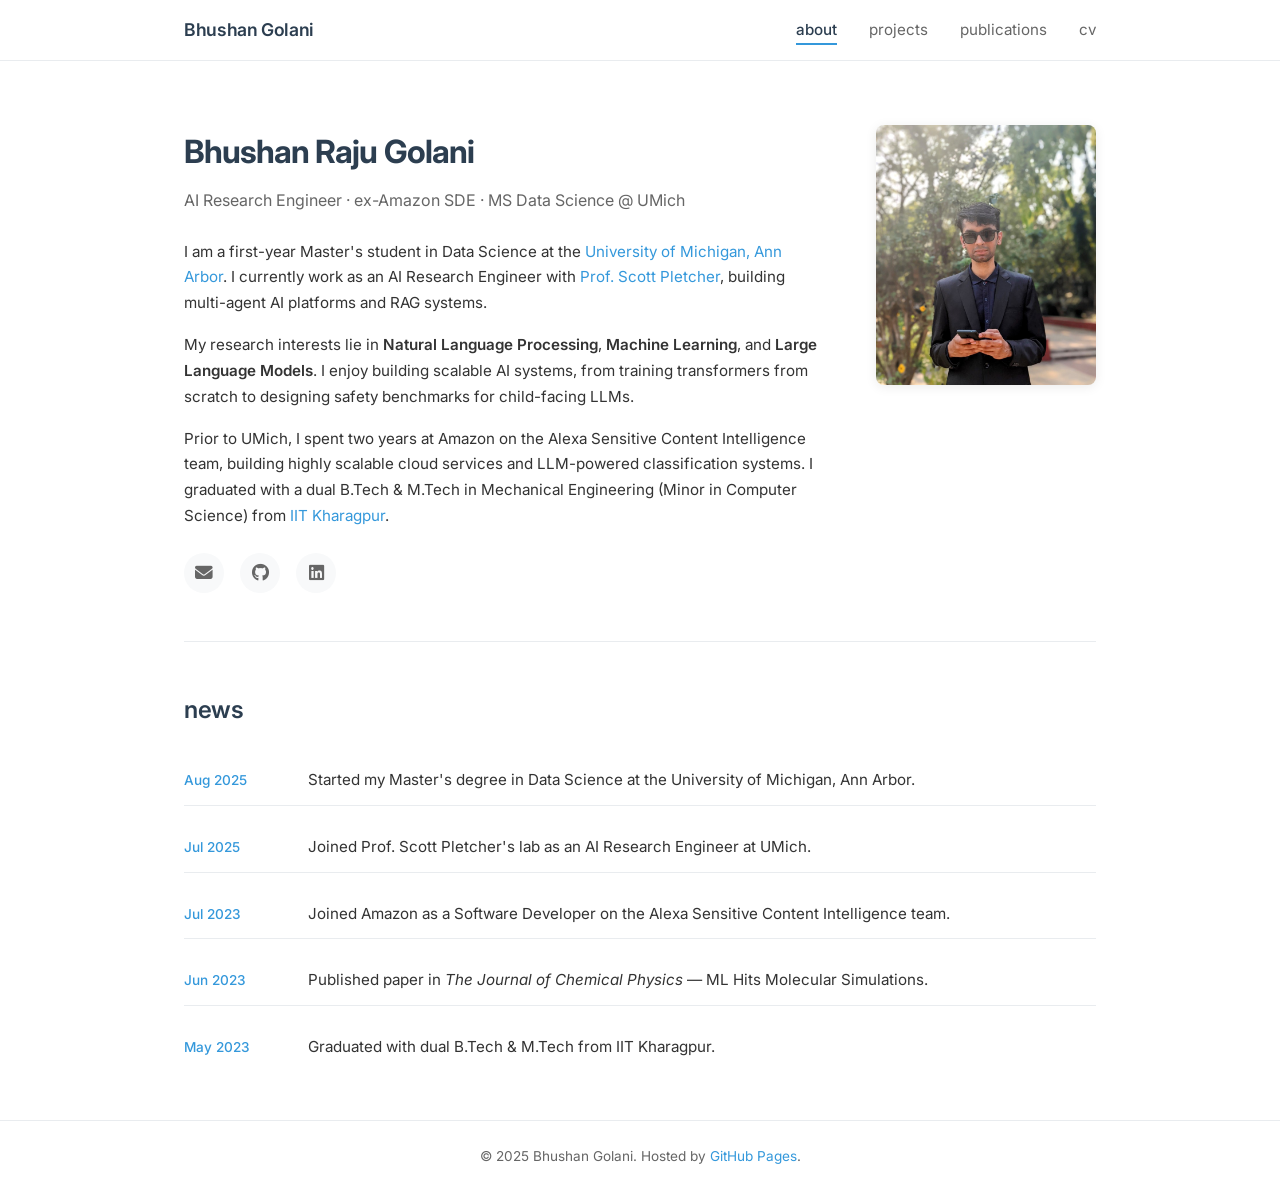
==== index.html @ 67ce3b50 "Remove Amazon link and full-time opportunities line" ====
<!DOCTYPE html>
<html lang="en">
<head>
  <meta charset="UTF-8">
  <meta name="viewport" content="width=device-width, initial-scale=1.0">
  <title>Bhushan Golani</title>
  <link rel="preconnect" href="https://fonts.googleapis.com">
  <link rel="preconnect" href="https://fonts.gstatic.com" crossorigin>
  <link href="https://fonts.googleapis.com/css2?family=Inter:wght@300;400;500;600;700&display=swap" rel="stylesheet">
  <link rel="stylesheet" href="https://cdnjs.cloudflare.com/ajax/libs/font-awesome/6.5.1/css/all.min.css">
  <link rel="stylesheet" href="style.css">
</head>
<body>
  <nav class="navbar">
    <div class="nav-container">
      <a href="index.html" class="nav-brand">Bhushan Golani</a>
      <button class="nav-toggle" aria-label="Toggle navigation">
        <span></span><span></span><span></span>
      </button>
      <ul class="nav-links">
        <li><a href="index.html" class="active">about</a></li>
        <li><a href="projects.html">projects</a></li>
        <li><a href="publications.html">publications</a></li>
        <li><a href="cv.html">cv</a></li>
      </ul>
    </div>
  </nav>

  <main class="container">
    <section class="hero">
      <div class="hero-content">
        <div class="hero-text">
          <h1>Bhushan Raju Golani</h1>
          <p class="tagline">AI Research Engineer &middot; ex-Amazon SDE &middot; MS Data Science @ UMich</p>
          <div class="hero-about">
            <p>
              I am a first-year Master's student in Data Science at the
              <a href="https://umich.edu/" target="_blank">University of Michigan, Ann Arbor</a>.
              I currently work as an AI Research Engineer with
              <a href="https://medschool.umich.edu/profile/4365/scott-pletcher" target="_blank" rel="noopener">Prof. Scott Pletcher</a>,
              building multi-agent AI platforms and RAG systems.
            </p>
            <p>
              My research interests lie in <strong>Natural Language Processing</strong>,
              <strong>Machine Learning</strong>, and <strong>Large Language Models</strong>.
              I enjoy building scalable AI systems, from training transformers from scratch
              to designing safety benchmarks for child-facing LLMs.
            </p>
            <p>
              Prior to UMich, I spent two years at Amazon
              on the Alexa Sensitive Content Intelligence team, building highly scalable
              cloud services and LLM-powered classification systems. I graduated with a
              dual B.Tech &amp; M.Tech in Mechanical Engineering (Minor in Computer Science)
              from <a href="https://www.iitkgp.ac.in/" target="_blank">IIT Kharagpur</a>.
            </p>
          </div>
          <div class="social-links">
            <a href="mailto:brgolani@umich.edu" title="Email"><i class="fas fa-envelope"></i></a>
            <a href="https://github.com/bhushangolani" target="_blank" title="GitHub"><i class="fab fa-github"></i></a>
            <a href="https://www.linkedin.com/in/bhushan-golani-4a5a51187/" target="_blank" title="LinkedIn"><i class="fab fa-linkedin"></i></a>
          </div>
        </div>
        <div class="hero-image">
          <img src="assets/profile.png" alt="Bhushan Golani" class="profile-img">
        </div>
      </div>
    </section>

    <section class="news-section">
      <h2>news</h2>
      <div class="news-list">
        <div class="news-item">
          <span class="news-date">Aug 2025</span>
          <span class="news-text">Started my Master's degree in Data Science at the University of Michigan, Ann Arbor.</span>
        </div>
        <div class="news-item">
          <span class="news-date">Jul 2025</span>
          <span class="news-text">Joined Prof. Scott Pletcher's lab as an AI Research Engineer at UMich.</span>
        </div>
        <div class="news-item">
          <span class="news-date">Jul 2023</span>
          <span class="news-text">Joined Amazon as a Software Developer on the Alexa Sensitive Content Intelligence team.</span>
        </div>
        <div class="news-item">
          <span class="news-date">Jun 2023</span>
          <span class="news-text">Published paper in <em>The Journal of Chemical Physics</em> &mdash; ML Hits Molecular Simulations.</span>
        </div>
        <div class="news-item">
          <span class="news-date">May 2023</span>
          <span class="news-text">Graduated with dual B.Tech &amp; M.Tech from IIT Kharagpur.</span>
        </div>
      </div>
    </section>
  </main>

  <footer>
    <div class="container">
      <p>&copy; 2025 Bhushan Golani. Hosted by <a href="https://pages.github.com/" target="_blank">GitHub Pages</a>.</p>
    </div>
  </footer>

  <script>
    document.querySelector('.nav-toggle').addEventListener('click', function() {
      document.querySelector('.nav-links').classList.toggle('active');
      this.classList.toggle('active');
    });
  </script>
</body>
</html>
---- style.css ----
:root {
  --primary: #2c3e50;
  --accent: #3498db;
  --accent-dark: #2980b9;
  --text: #333;
  --text-light: #666;
  --bg: #fff;
  --bg-alt: #f8f9fa;
  --border: #e9ecef;
  --shadow: 0 2px 12px rgba(0,0,0,0.08);
  --radius: 8px;
  --max-width: 960px;
  --transition: 0.2s ease;
}

*, *::before, *::after {
  box-sizing: border-box;
  margin: 0;
  padding: 0;
}

html {
  scroll-behavior: smooth;
}

body {
  font-family: 'Inter', -apple-system, BlinkMacSystemFont, 'Segoe UI', sans-serif;
  color: var(--text);
  background: var(--bg);
  line-height: 1.7;
  font-size: 16px;
}

a {
  color: var(--accent);
  text-decoration: none;
  transition: color var(--transition);
}

a:hover {
  color: var(--accent-dark);
}

.container {
  max-width: var(--max-width);
  margin: 0 auto;
  padding: 0 24px;
}

/* ── Navbar ── */
.navbar {
  background: var(--bg);
  border-bottom: 1px solid var(--border);
  position: sticky;
  top: 0;
  z-index: 100;
  backdrop-filter: blur(10px);
  background: rgba(255,255,255,0.95);
}

.nav-container {
  max-width: var(--max-width);
  margin: 0 auto;
  padding: 0 24px;
  display: flex;
  justify-content: space-between;
  align-items: center;
  height: 60px;
}

.nav-brand {
  font-weight: 600;
  font-size: 1.1rem;
  color: var(--primary);
  letter-spacing: -0.02em;
}

.nav-brand:hover {
  color: var(--accent);
}

.nav-links {
  list-style: none;
  display: flex;
  gap: 32px;
}

.nav-links a {
  color: var(--text-light);
  font-size: 0.95rem;
  font-weight: 400;
  padding: 4px 0;
  position: relative;
}

.nav-links a::after {
  content: '';
  position: absolute;
  bottom: -2px;
  left: 0;
  width: 0;
  height: 2px;
  background: var(--accent);
  transition: width var(--transition);
}

.nav-links a:hover::after,
.nav-links a.active::after {
  width: 100%;
}

.nav-links a.active {
  color: var(--primary);
  font-weight: 500;
}

.nav-toggle {
  display: none;
  background: none;
  border: none;
  cursor: pointer;
  flex-direction: column;
  gap: 5px;
  padding: 4px;
}

.nav-toggle span {
  display: block;
  width: 24px;
  height: 2px;
  background: var(--text);
  transition: all var(--transition);
}

/* ── Hero ── */
.hero {
  padding: 64px 0 48px;
}

.hero-content {
  display: flex;
  gap: 48px;
  align-items: flex-start;
}

.hero-text {
  flex: 1;
}

.hero-text h1 {
  font-size: 2rem;
  font-weight: 700;
  color: var(--primary);
  margin-bottom: 8px;
  letter-spacing: -0.03em;
}

.tagline {
  color: var(--text-light);
  font-size: 1rem;
  margin-bottom: 24px;
  font-weight: 400;
}

.hero-about p {
  margin-bottom: 16px;
  color: var(--text);
  font-size: 0.95rem;
}

.hero-about strong {
  font-weight: 600;
}

.social-links {
  display: flex;
  gap: 16px;
  margin-top: 24px;
}

.social-links a {
  display: flex;
  align-items: center;
  justify-content: center;
  width: 40px;
  height: 40px;
  border-radius: 50%;
  background: var(--bg-alt);
  color: var(--text-light);
  font-size: 1.1rem;
  transition: all var(--transition);
}

.social-links a:hover {
  background: var(--accent);
  color: #fff;
  transform: translateY(-2px);
  box-shadow: 0 4px 12px rgba(52,152,219,0.3);
}

.hero-image {
  flex-shrink: 0;
}

.profile-placeholder {
  width: 220px;
  height: 260px;
  border-radius: var(--radius);
  background: var(--bg-alt);
  border: 2px dashed var(--border);
  display: flex;
  flex-direction: column;
  align-items: center;
  justify-content: center;
  color: var(--text-light);
  gap: 8px;
}

.profile-placeholder i {
  font-size: 3rem;
  opacity: 0.3;
}

.profile-placeholder span {
  font-size: 0.8rem;
  text-align: center;
  opacity: 0.5;
}

.profile-img {
  width: 220px;
  height: 260px;
  object-fit: cover;
  border-radius: var(--radius);
  box-shadow: var(--shadow);
}

/* ── News ── */
.news-section {
  padding: 48px 0;
  border-top: 1px solid var(--border);
}

.news-section h2 {
  font-size: 1.5rem;
  font-weight: 600;
  color: var(--primary);
  margin-bottom: 24px;
  letter-spacing: -0.02em;
}

.news-list {
  display: flex;
  flex-direction: column;
  gap: 16px;
}

.news-item {
  display: flex;
  gap: 24px;
  align-items: baseline;
  padding: 12px 0;
  border-bottom: 1px solid var(--border);
}

.news-item:last-child {
  border-bottom: none;
}

.news-date {
  flex-shrink: 0;
  width: 100px;
  font-size: 0.85rem;
  font-weight: 500;
  color: var(--accent);
}

.news-text {
  font-size: 0.95rem;
  color: var(--text);
}

/* ── Projects Page ── */
.page-header {
  padding: 48px 0 24px;
}

.page-header h1 {
  font-size: 2rem;
  font-weight: 700;
  color: var(--primary);
  letter-spacing: -0.03em;
}

.page-header p {
  color: var(--text-light);
  margin-top: 8px;
}

/* Project detail page */
.project-page-content {
  padding-bottom: 64px;
  max-width: 720px;
}

.project-page-content p {
  font-size: 0.95rem;
  color: var(--text);
  margin-bottom: 16px;
  line-height: 1.7;
}

.project-page-content h2 {
  font-size: 1.15rem;
  font-weight: 600;
  color: var(--primary);
  margin-top: 28px;
  margin-bottom: 12px;
}

.project-page-content .project-links {
  margin-top: 28px;
}

.projects-grid {
  display: grid;
  grid-template-columns: repeat(auto-fill, minmax(420px, 1fr));
  gap: 24px;
  padding-bottom: 64px;
}

.project-card {
  background: var(--bg);
  border: 1px solid var(--border);
  border-radius: var(--radius);
  padding: 32px;
  transition: all var(--transition);
  display: flex;
  flex-direction: column;
}

.project-card:hover {
  box-shadow: var(--shadow);
  transform: translateY(-2px);
  border-color: var(--accent);
}

.project-card h3 {
  font-size: 1.15rem;
  font-weight: 600;
  margin-bottom: 8px;
}

.project-card h3 a {
  color: var(--primary);
}

.project-card h3 a:hover {
  color: var(--accent);
}

.project-links a:not(.btn-github) {
  color: var(--accent);
  font-size: 0.9rem;
}

.project-card .project-course {
  font-size: 0.8rem;
  color: var(--accent);
  font-weight: 500;
  margin-bottom: 12px;
  text-transform: uppercase;
  letter-spacing: 0.04em;
}

.project-card p {
  font-size: 0.9rem;
  color: var(--text-light);
  margin-bottom: 16px;
  flex: 1;
}

.project-tags {
  display: flex;
  flex-wrap: wrap;
  gap: 6px;
  margin-bottom: 16px;
}

.project-tags span {
  display: inline-block;
  padding: 4px 10px;
  background: var(--bg-alt);
  color: var(--text-light);
  font-size: 0.75rem;
  border-radius: 20px;
  font-weight: 500;
}

.project-links {
  display: flex;
  gap: 12px;
  margin-top: auto;
}

.project-links a {
  display: inline-flex;
  align-items: center;
  gap: 6px;
  padding: 8px 16px;
  border-radius: 6px;
  font-size: 0.85rem;
  font-weight: 500;
  transition: all var(--transition);
}

.btn-github {
  background: var(--primary);
  color: #fff;
}

.btn-github:hover {
  background: var(--accent);
  color: #fff;
}

/* ── Publications ── */
.publications-list {
  padding-bottom: 64px;
}

.pub-item {
  padding: 24px 0;
  border-bottom: 1px solid var(--border);
}

.pub-item:last-child {
  border-bottom: none;
}

.pub-title {
  font-size: 1.05rem;
  font-weight: 600;
  color: var(--primary);
  margin-bottom: 4px;
}

.pub-venue {
  font-size: 0.85rem;
  color: var(--accent);
  font-weight: 500;
  margin-bottom: 8px;
}

.pub-desc {
  font-size: 0.9rem;
  color: var(--text-light);
}

/* ── CV Page ── */
.cv-section {
  padding-bottom: 64px;
}

.cv-download {
  display: inline-flex;
  align-items: center;
  gap: 8px;
  padding: 12px 24px;
  background: var(--accent);
  color: #fff;
  border-radius: 6px;
  font-weight: 500;
  margin-bottom: 40px;
  transition: all var(--transition);
}

.cv-download:hover {
  background: var(--accent-dark);
  color: #fff;
  transform: translateY(-1px);
  box-shadow: 0 4px 12px rgba(52,152,219,0.3);
}

.cv-block {
  margin-bottom: 40px;
}

.cv-block h2 {
  font-size: 1.05rem;
  font-weight: 600;
  color: var(--primary);
  margin-bottom: 16px;
  padding-bottom: 6px;
  border-bottom: 1px solid var(--border);
  display: inline-block;
}

.cv-entry {
  margin-bottom: 24px;
  padding-left: 16px;
  border-left: 3px solid var(--bg-alt);
}

.cv-entry:hover {
  border-left-color: var(--accent);
}

.cv-entry h3 {
  font-size: 1rem;
  font-weight: 600;
  color: var(--primary);
}

.cv-entry .cv-subtitle {
  font-size: 0.9rem;
  color: var(--text-light);
  margin-bottom: 4px;
}

.cv-entry .cv-date {
  font-size: 0.8rem;
  color: var(--accent);
  font-weight: 500;
}

.cv-entry ul {
  margin-top: 8px;
  padding-left: 18px;
}

.cv-entry li {
  font-size: 0.9rem;
  color: var(--text-light);
  margin-bottom: 4px;
}

/* CV — General Information table */
.cv-general-table {
  width: 100%;
  max-width: 520px;
  border-collapse: collapse;
  font-size: 0.9rem;
}

.cv-general-table tr {
  border-bottom: 1px solid var(--border);
}

.cv-general-table tr:last-child {
  border-bottom: none;
}

.cv-general-table td {
  padding: 10px 16px 10px 0;
  vertical-align: top;
  color: var(--text);
}

.cv-general-table td:first-child {
  width: 160px;
  color: var(--text-light);
  font-weight: 500;
}

.cv-general-table strong {
  color: var(--primary);
  font-weight: 600;
}

/* CV — Timeline layout */
.cv-timeline {
  display: flex;
  flex-direction: column;
  gap: 0;
}

.cv-timeline-item {
  display: grid;
  grid-template-columns: 140px 1fr;
  gap: 24px;
  padding: 18px 0;
  border-bottom: 1px solid var(--border);
}

.cv-timeline-item:last-child {
  border-bottom: none;
}

.cv-timeline-date {
  font-size: 0.85rem;
  font-weight: 500;
  color: var(--accent);
  flex-shrink: 0;
}

.cv-timeline-body h3 {
  font-size: 0.95rem;
  font-weight: 600;
  color: var(--primary);
  margin-bottom: 2px;
}

.cv-timeline-place {
  font-size: 0.85rem;
  color: var(--text-light);
  margin-bottom: 8px;
}

.cv-timeline-body ul {
  margin: 0;
  padding-left: 18px;
}

.cv-timeline-body li {
  font-size: 0.875rem;
  color: var(--text-light);
  margin-bottom: 4px;
  line-height: 1.5;
}

.cv-interests {
  font-size: 0.9rem;
  color: var(--text-light);
  margin: 0;
}

@media (max-width: 600px) {
  .cv-timeline-item {
    grid-template-columns: 1fr;
    gap: 4px;
  }

  .cv-timeline-date {
    margin-bottom: 4px;
  }
}

.skills-grid {
  display: grid;
  grid-template-columns: repeat(auto-fill, minmax(300px, 1fr));
  gap: 16px;
}

.skill-category h4 {
  font-size: 0.85rem;
  font-weight: 600;
  color: var(--primary);
  margin-bottom: 4px;
}

.skill-category p {
  font-size: 0.85rem;
  color: var(--text-light);
}

/* ── Footer ── */
footer {
  border-top: 1px solid var(--border);
  padding: 24px 0;
  text-align: center;
}

footer p {
  font-size: 0.85rem;
  color: var(--text-light);
}

/* ── Responsive ── */
@media (max-width: 768px) {
  .nav-toggle {
    display: flex;
  }

  .nav-links {
    display: none;
    position: absolute;
    top: 60px;
    left: 0;
    right: 0;
    background: var(--bg);
    border-bottom: 1px solid var(--border);
    flex-direction: column;
    padding: 16px 24px;
    gap: 12px;
  }

  .nav-links.active {
    display: flex;
  }

  .hero-content {
    flex-direction: column-reverse;
    gap: 32px;
  }

  .hero-image {
    align-self: center;
  }

  .hero-text h1 {
    font-size: 1.6rem;
  }

  .news-item {
    flex-direction: column;
    gap: 4px;
  }

  .news-date {
    width: auto;
  }

  .projects-grid {
    grid-template-columns: 1fr;
  }
}
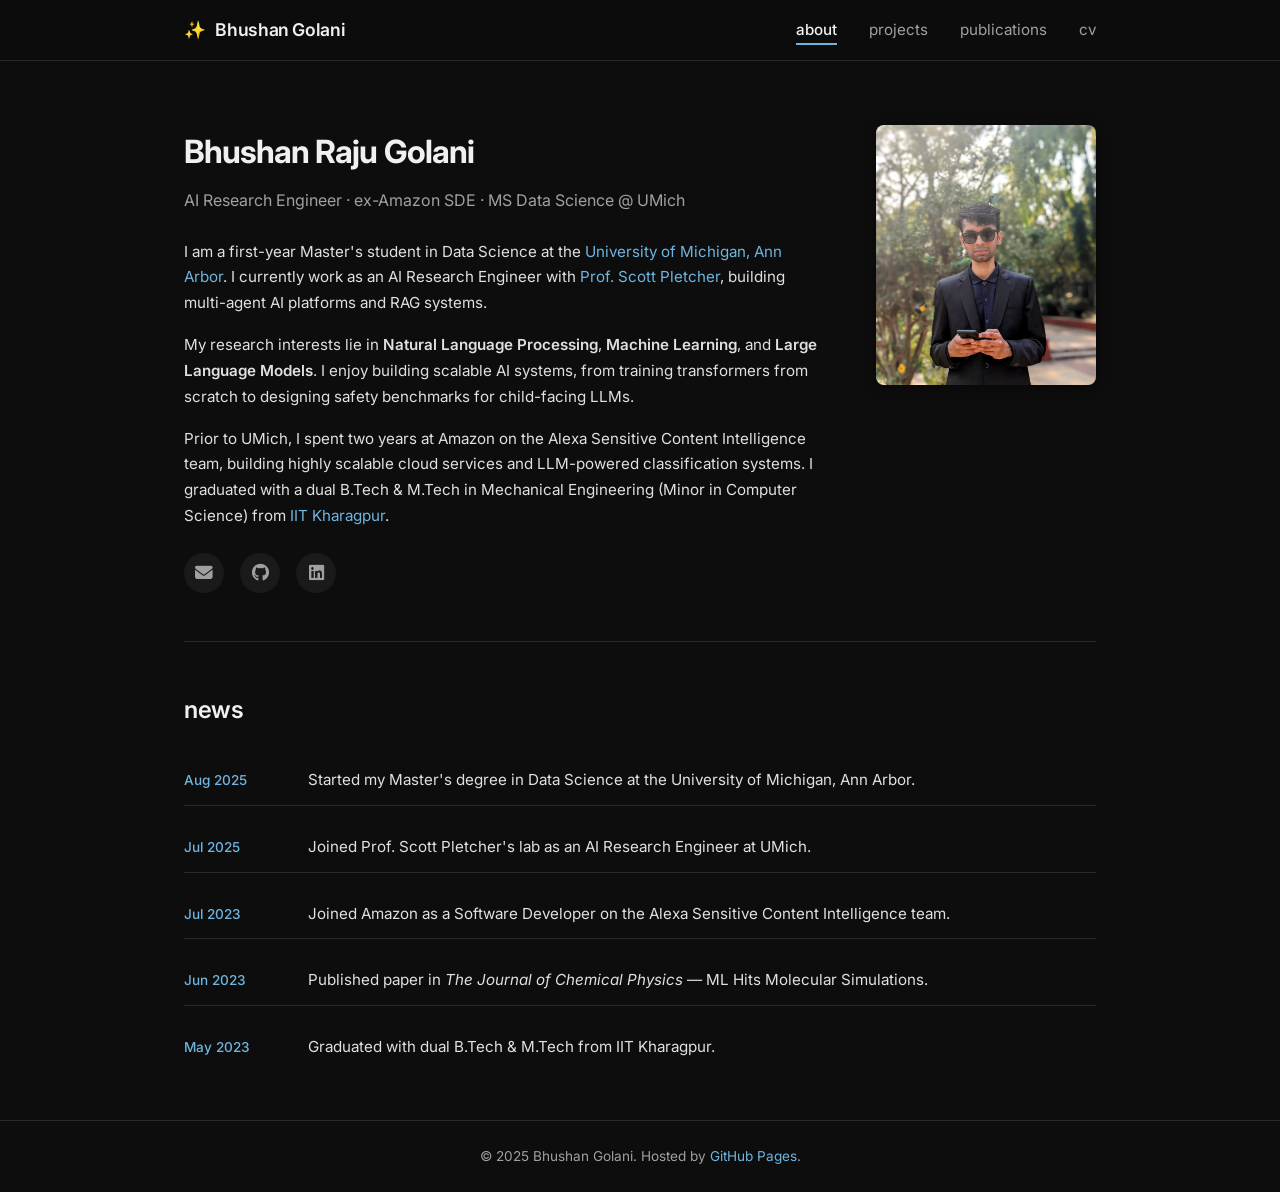
==== commit 2bcb4852: "Dark theme with black background and header emoji" ====
--- a/index.html
+++ b/index.html
@@ -13,7 +13,7 @@
 <body>
   <nav class="navbar">
     <div class="nav-container">
-      <a href="index.html" class="nav-brand">Bhushan Golani</a>
+      <a href="index.html" class="nav-brand"><span class="nav-emoji" aria-hidden="true">✨</span> Bhushan Golani</a>
       <button class="nav-toggle" aria-label="Toggle navigation">
         <span></span><span></span><span></span>
       </button>
--- a/style.css
+++ b/style.css
@@ -1,13 +1,13 @@
 :root {
-  --primary: #2c3e50;
-  --accent: #3498db;
-  --accent-dark: #2980b9;
-  --text: #333;
-  --text-light: #666;
-  --bg: #fff;
-  --bg-alt: #f8f9fa;
-  --border: #e9ecef;
-  --shadow: 0 2px 12px rgba(0,0,0,0.08);
+  --primary: #f0f0f0;
+  --accent: #6eb5e0;
+  --accent-dark: #5a9fc9;
+  --text: #e0e0e0;
+  --text-light: #a0a0a0;
+  --bg: #0d0d0d;
+  --bg-alt: #1a1a1a;
+  --border: #2a2a2a;
+  --shadow: 0 2px 12px rgba(0,0,0,0.4);
   --radius: 8px;
   --max-width: 960px;
   --transition: 0.2s ease;
@@ -55,7 +55,7 @@
   top: 0;
   z-index: 100;
   backdrop-filter: blur(10px);
-  background: rgba(255,255,255,0.95);
+  background: rgba(13,13,13,0.98);
 }
 
 .nav-container {
@@ -132,6 +132,10 @@
   transition: all var(--transition);
 }
 
+.nav-brand .nav-emoji {
+  margin-right: 6px;
+}
+
 /* ── Hero ── */
 .hero {
   padding: 64px 0 48px;
@@ -193,9 +197,9 @@
 
 .social-links a:hover {
   background: var(--accent);
-  color: #fff;
+  color: #0d0d0d;
   transform: translateY(-2px);
-  box-shadow: 0 4px 12px rgba(52,152,219,0.3);
+  box-shadow: 0 4px 12px rgba(110,181,224,0.3);
 }
 
 .hero-image {
@@ -416,12 +420,12 @@
 
 .btn-github {
   background: var(--primary);
-  color: #fff;
+  color: #0d0d0d;
 }
 
 .btn-github:hover {
   background: var(--accent);
-  color: #fff;
+  color: #0d0d0d;
 }
 
 /* ── Publications ── */
@@ -441,8 +445,15 @@
 .pub-title {
   font-size: 1.05rem;
   font-weight: 600;
-  color: var(--primary);
   margin-bottom: 4px;
+}
+
+.pub-title a {
+  color: var(--primary);
+}
+
+.pub-title a:hover {
+  color: var(--accent);
 }
 
 .pub-venue {
@@ -477,9 +488,9 @@
 
 .cv-download:hover {
   background: var(--accent-dark);
-  color: #fff;
+  color: #0d0d0d;
   transform: translateY(-1px);
-  box-shadow: 0 4px 12px rgba(52,152,219,0.3);
+  box-shadow: 0 4px 12px rgba(110,181,224,0.3);
 }
 
 .cv-block {
@@ -678,7 +689,7 @@
     top: 60px;
     left: 0;
     right: 0;
-    background: var(--bg);
+    background: rgba(13,13,13,0.98);
     border-bottom: 1px solid var(--border);
     flex-direction: column;
     padding: 16px 24px;
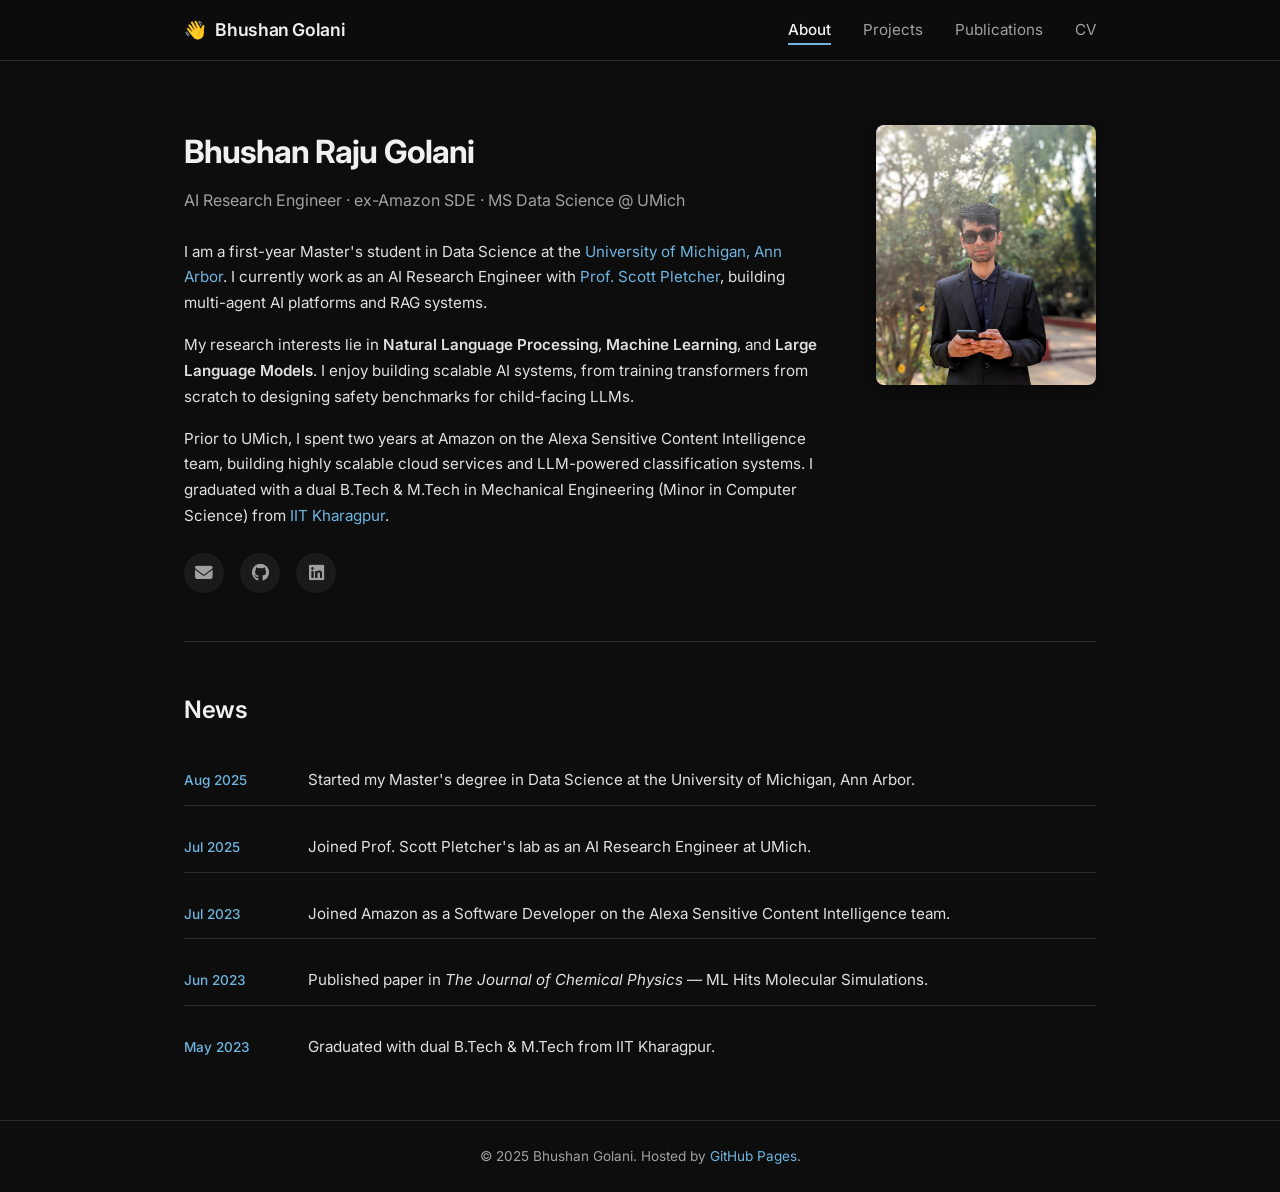
==== commit 52019eab: "Capitalize nav and page headings; add emoji to title and header" ====
--- a/index.html
+++ b/index.html
@@ -3,7 +3,7 @@
 <head>
   <meta charset="UTF-8">
   <meta name="viewport" content="width=device-width, initial-scale=1.0">
-  <title>Bhushan Golani</title>
+  <title>👋 Bhushan Golani</title>
   <link rel="preconnect" href="https://fonts.googleapis.com">
   <link rel="preconnect" href="https://fonts.gstatic.com" crossorigin>
   <link href="https://fonts.googleapis.com/css2?family=Inter:wght@300;400;500;600;700&display=swap" rel="stylesheet">
@@ -13,15 +13,15 @@
 <body>
   <nav class="navbar">
     <div class="nav-container">
-      <a href="index.html" class="nav-brand"><span class="nav-emoji" aria-hidden="true">✨</span> Bhushan Golani</a>
+      <a href="index.html" class="nav-brand"><span class="nav-emoji" aria-hidden="true">👋</span> Bhushan Golani</a>
       <button class="nav-toggle" aria-label="Toggle navigation">
         <span></span><span></span><span></span>
       </button>
       <ul class="nav-links">
-        <li><a href="index.html" class="active">about</a></li>
-        <li><a href="projects.html">projects</a></li>
-        <li><a href="publications.html">publications</a></li>
-        <li><a href="cv.html">cv</a></li>
+        <li><a href="index.html" class="active">About</a></li>
+        <li><a href="projects.html">Projects</a></li>
+        <li><a href="publications.html">Publications</a></li>
+        <li><a href="cv.html">CV</a></li>
       </ul>
     </div>
   </nav>
@@ -67,7 +67,7 @@
     </section>
 
     <section class="news-section">
-      <h2>news</h2>
+      <h2>News</h2>
       <div class="news-list">
         <div class="news-item">
           <span class="news-date">Aug 2025</span>
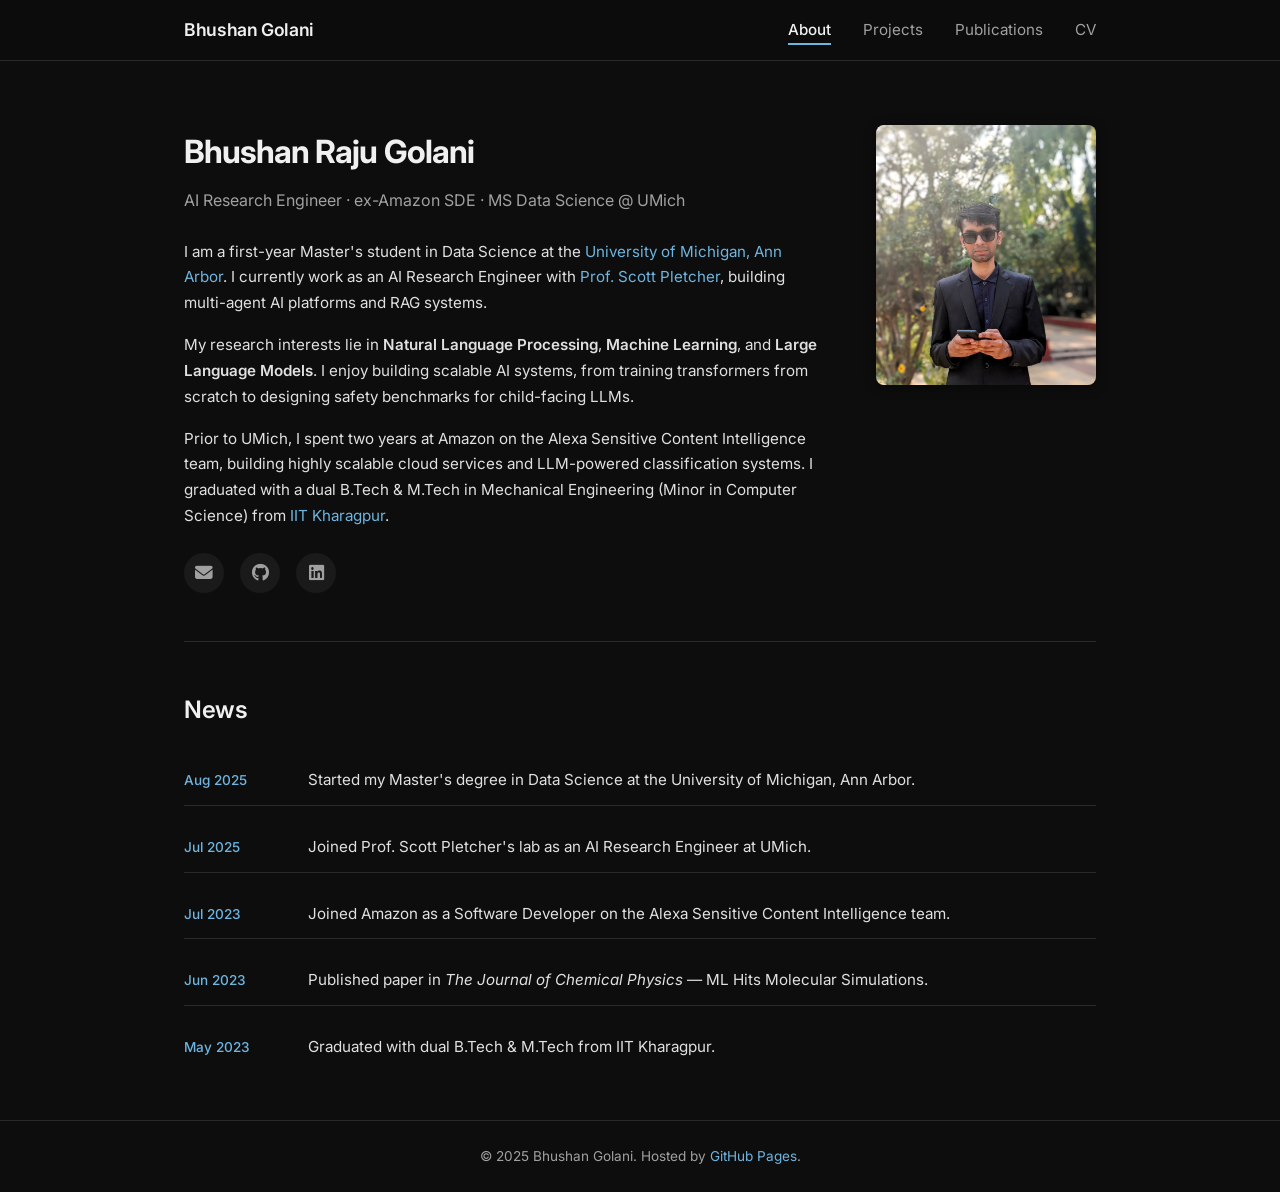
==== commit 182fe3af: "Favicon from site root with cache-bust; emoji only in tab title" ====
--- a/index.html
+++ b/index.html
@@ -8,12 +8,13 @@
   <link rel="preconnect" href="https://fonts.gstatic.com" crossorigin>
   <link href="https://fonts.googleapis.com/css2?family=Inter:wght@300;400;500;600;700&display=swap" rel="stylesheet">
   <link rel="stylesheet" href="https://cdnjs.cloudflare.com/ajax/libs/font-awesome/6.5.1/css/all.min.css">
-  <link rel="stylesheet" href="style.css">
+  <link rel="icon" href="/assets/favicon.svg?v=1" type="image/svg+xml">
+  <link rel="stylesheet" href="style.css?v=2">
 </head>
 <body>
   <nav class="navbar">
     <div class="nav-container">
-      <a href="index.html" class="nav-brand"><span class="nav-emoji" aria-hidden="true">👋</span> Bhushan Golani</a>
+      <a href="index.html" class="nav-brand">Bhushan Golani</a>
       <button class="nav-toggle" aria-label="Toggle navigation">
         <span></span><span></span><span></span>
       </button>
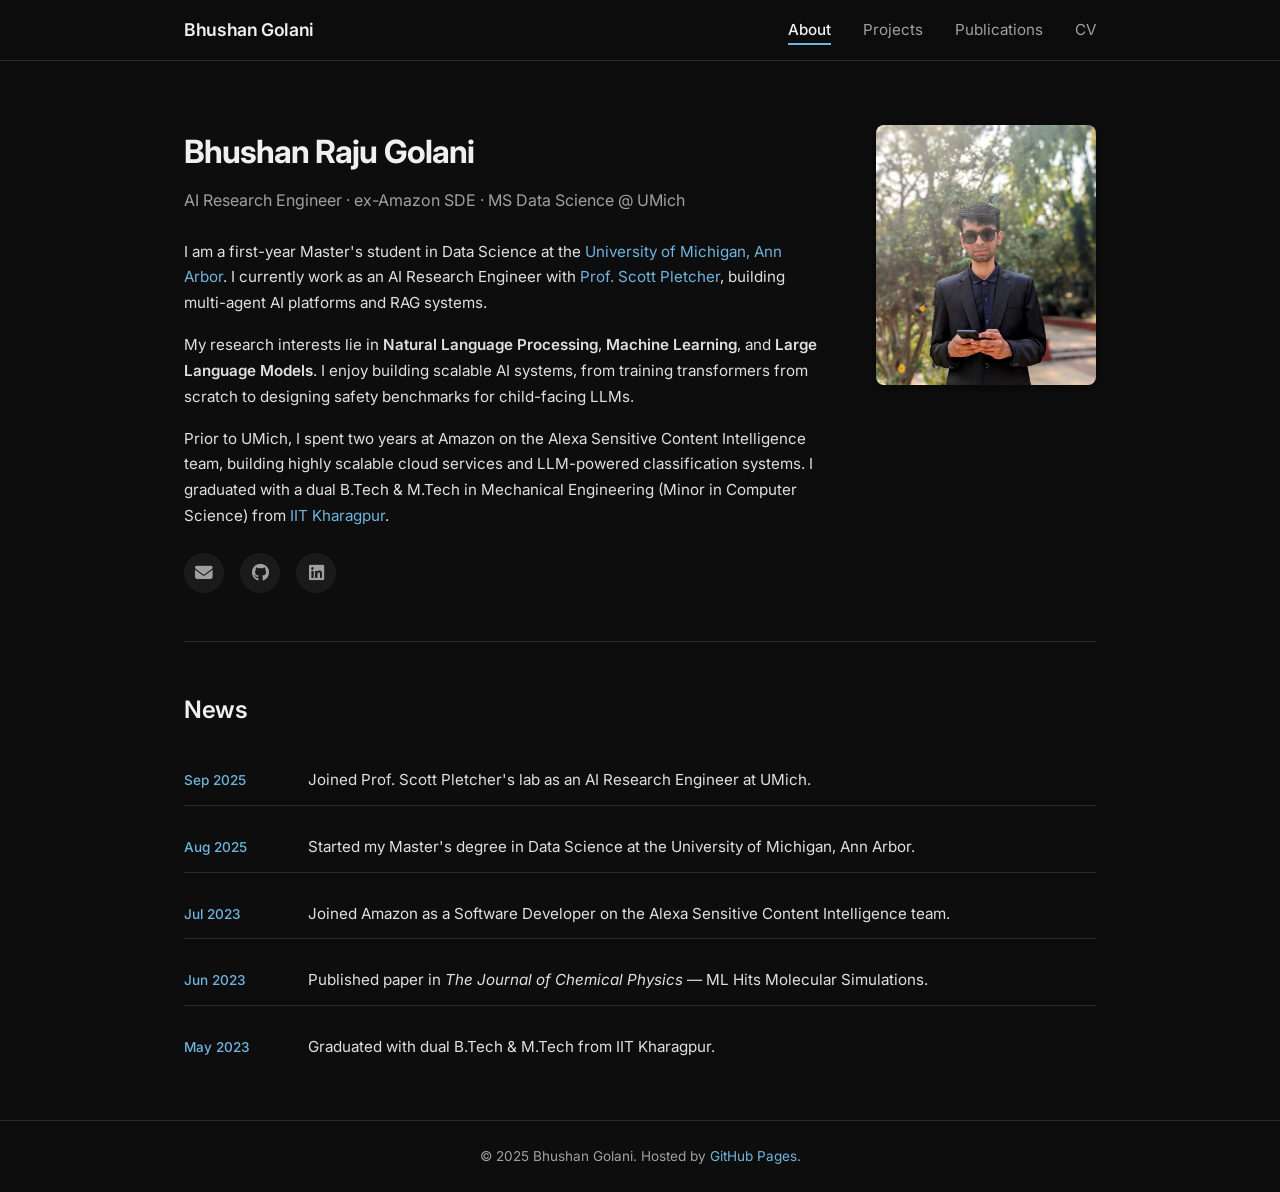
==== commit 42a6cb12: "News: Sep 2025 Pletcher lab at top; project images in listing and detail pages" ====
--- a/index.html
+++ b/index.html
@@ -71,12 +71,12 @@
       <h2>News</h2>
       <div class="news-list">
         <div class="news-item">
+          <span class="news-date">Sep 2025</span>
+          <span class="news-text">Joined Prof. Scott Pletcher's lab as an AI Research Engineer at UMich.</span>
+        </div>
+        <div class="news-item">
           <span class="news-date">Aug 2025</span>
           <span class="news-text">Started my Master's degree in Data Science at the University of Michigan, Ann Arbor.</span>
-        </div>
-        <div class="news-item">
-          <span class="news-date">Jul 2025</span>
-          <span class="news-text">Joined Prof. Scott Pletcher's lab as an AI Research Engineer at UMich.</span>
         </div>
         <div class="news-item">
           <span class="news-date">Jul 2023</span>
--- a/style.css
+++ b/style.css
@@ -326,21 +326,95 @@
   margin-top: 28px;
 }
 
+.project-page-content .project-figure {
+  margin: 0 0 24px 0;
+  max-width: 100%;
+}
+
+.project-page-content .project-figure img {
+  width: 100%;
+  height: auto;
+  border-radius: var(--radius);
+  border: 1px solid var(--border);
+  display: block;
+}
+
+.project-page-content .project-figure figcaption {
+  font-size: 0.85rem;
+  color: var(--text-light);
+  margin-top: 8px;
+  font-style: italic;
+}
+
+/* Project category sections (Vivek-style) */
+.project-category {
+  font-size: 1.35rem;
+  font-weight: 600;
+  color: var(--primary);
+  letter-spacing: -0.02em;
+  margin-top: 40px;
+  margin-bottom: 20px;
+  padding-bottom: 8px;
+  border-bottom: 2px solid var(--accent);
+  display: inline-block;
+}
+
+.project-category:first-of-type {
+  margin-top: 0;
+}
+
 .projects-grid {
   display: grid;
-  grid-template-columns: repeat(auto-fill, minmax(420px, 1fr));
+  grid-template-columns: repeat(auto-fill, minmax(340px, 1fr));
   gap: 24px;
+  padding-bottom: 32px;
+}
+
+.projects-grid:last-of-type {
   padding-bottom: 64px;
 }
 
 .project-card {
-  background: var(--bg);
+  background: var(--bg-alt);
   border: 1px solid var(--border);
   border-radius: var(--radius);
-  padding: 32px;
+  padding: 0;
   transition: all var(--transition);
   display: flex;
   flex-direction: column;
+  overflow: hidden;
+}
+
+.project-thumbnail {
+  width: 100%;
+  height: 160px;
+  display: flex;
+  align-items: center;
+  justify-content: center;
+  font-size: 3rem;
+  color: rgba(255,255,255,0.9);
+  flex-shrink: 0;
+  overflow: hidden;
+  position: relative;
+}
+
+.project-thumbnail img {
+  width: 100%;
+  height: 100%;
+  object-fit: cover;
+  display: block;
+}
+
+.project-thumbnail.agentic { background: linear-gradient(135deg, #4a5568 0%, #2d3748 100%); }
+.project-thumbnail.software { background: linear-gradient(135deg, #2b6cb0 0%, #1a365d 100%); }
+.project-thumbnail.nlp { background: linear-gradient(135deg, #805ad5 0%, #553c9a 100%); }
+.project-thumbnail.ml { background: linear-gradient(135deg, #d69e2e 0%, #744210 100%); }
+
+.project-card .project-card-body {
+  padding: 24px;
+  display: flex;
+  flex-direction: column;
+  flex: 1;
 }
 
 .project-card:hover {
@@ -350,9 +424,10 @@
 }
 
 .project-card h3 {
-  font-size: 1.15rem;
-  font-weight: 600;
-  margin-bottom: 8px;
+  font-size: 1.1rem;
+  font-weight: 600;
+  margin-bottom: 10px;
+  line-height: 1.35;
 }
 
 .project-card h3 a {
@@ -369,19 +444,20 @@
 }
 
 .project-card .project-course {
-  font-size: 0.8rem;
-  color: var(--accent);
-  font-weight: 500;
-  margin-bottom: 12px;
+  font-size: 0.75rem;
+  color: var(--accent);
+  font-weight: 500;
+  margin-bottom: 10px;
   text-transform: uppercase;
   letter-spacing: 0.04em;
 }
 
 .project-card p {
-  font-size: 0.9rem;
-  color: var(--text-light);
-  margin-bottom: 16px;
+  font-size: 0.875rem;
+  color: var(--text-light);
+  margin-bottom: 14px;
   flex: 1;
+  line-height: 1.55;
 }
 
 .project-tags {
@@ -399,6 +475,11 @@
   font-size: 0.75rem;
   border-radius: 20px;
   font-weight: 500;
+}
+
+.project-card .project-tags span {
+  background: var(--border);
+  color: var(--text-light);
 }
 
 .project-links {
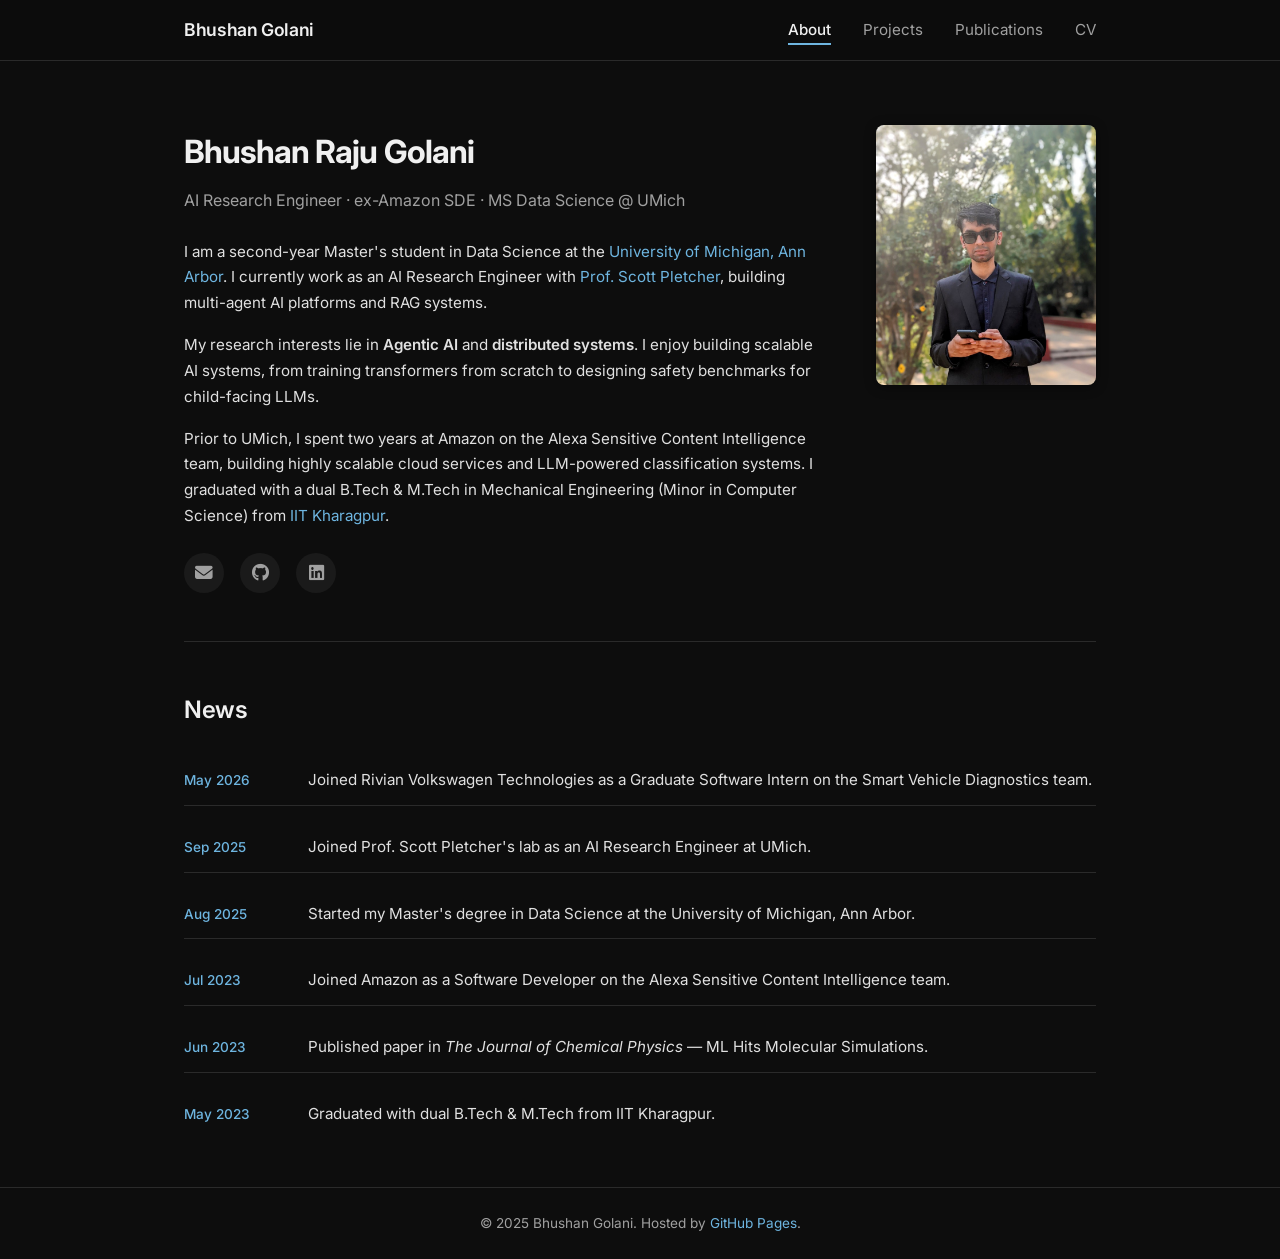
==== commit f2cb0731: "Update bio to second-year, refresh research interests, add Rivian Volkswagen internship to news and " ====
--- a/index.html
+++ b/index.html
@@ -35,17 +35,17 @@
           <p class="tagline">AI Research Engineer &middot; ex-Amazon SDE &middot; MS Data Science @ UMich</p>
           <div class="hero-about">
             <p>
-              I am a first-year Master's student in Data Science at the
+              I am a second-year Master's student in Data Science at the
               <a href="https://umich.edu/" target="_blank">University of Michigan, Ann Arbor</a>.
               I currently work as an AI Research Engineer with
               <a href="https://medschool.umich.edu/profile/4365/scott-pletcher" target="_blank" rel="noopener">Prof. Scott Pletcher</a>,
               building multi-agent AI platforms and RAG systems.
             </p>
             <p>
-              My research interests lie in <strong>Natural Language Processing</strong>,
-              <strong>Machine Learning</strong>, and <strong>Large Language Models</strong>.
-              I enjoy building scalable AI systems, from training transformers from scratch
-              to designing safety benchmarks for child-facing LLMs.
+              My research interests lie in <strong>Agentic AI</strong> and
+              <strong>distributed systems</strong>. I enjoy building scalable AI systems,
+              from training transformers from scratch to designing safety benchmarks for
+              child-facing LLMs.
             </p>
             <p>
               Prior to UMich, I spent two years at Amazon
@@ -70,6 +70,10 @@
     <section class="news-section">
       <h2>News</h2>
       <div class="news-list">
+        <div class="news-item">
+          <span class="news-date">May 2026</span>
+          <span class="news-text">Joined Rivian Volkswagen Technologies as a Graduate Software Intern on the Smart Vehicle Diagnostics team.</span>
+        </div>
         <div class="news-item">
           <span class="news-date">Sep 2025</span>
           <span class="news-text">Joined Prof. Scott Pletcher's lab as an AI Research Engineer at UMich.</span>
--- a/style.css
+++ b/style.css
@@ -327,16 +327,21 @@
 }
 
 .project-page-content .project-figure {
-  margin: 0 0 24px 0;
-  max-width: 100%;
+  margin: 20px 0 24px 0;
+  max-width: 520px;
+  padding-left: 0;
 }
 
 .project-page-content .project-figure img {
   width: 100%;
+  max-height: 320px;
   height: auto;
+  object-fit: contain;
+  object-position: top left;
   border-radius: var(--radius);
   border: 1px solid var(--border);
   display: block;
+  background: var(--bg-alt);
 }
 
 .project-page-content .project-figure figcaption {
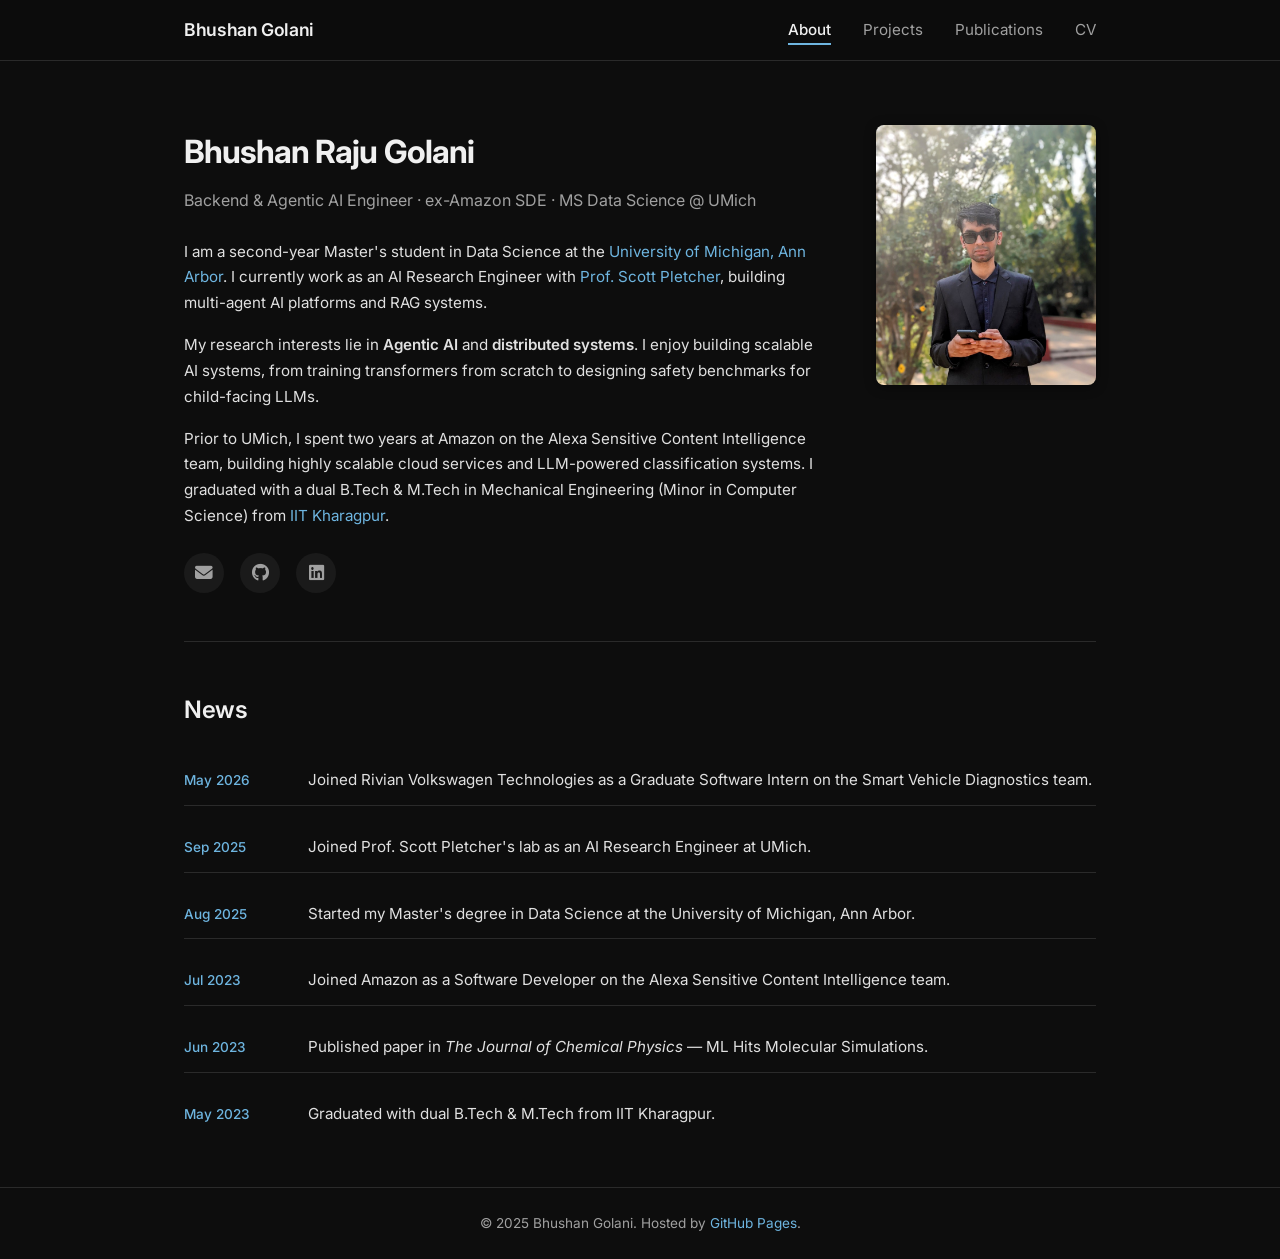
==== commit 7309d256: "Update tagline to Backend & Agentic AI Engineer Co-Authored-By: Claude Opus 5.5 <noreply@anthropic.c" ====
--- a/index.html
+++ b/index.html
@@ -32,7 +32,7 @@
       <div class="hero-content">
         <div class="hero-text">
           <h1>Bhushan Raju Golani</h1>
-          <p class="tagline">AI Research Engineer &middot; ex-Amazon SDE &middot; MS Data Science @ UMich</p>
+          <p class="tagline">Backend &amp; Agentic AI Engineer &middot; ex-Amazon SDE &middot; MS Data Science @ UMich</p>
           <div class="hero-about">
             <p>
               I am a second-year Master's student in Data Science at the
